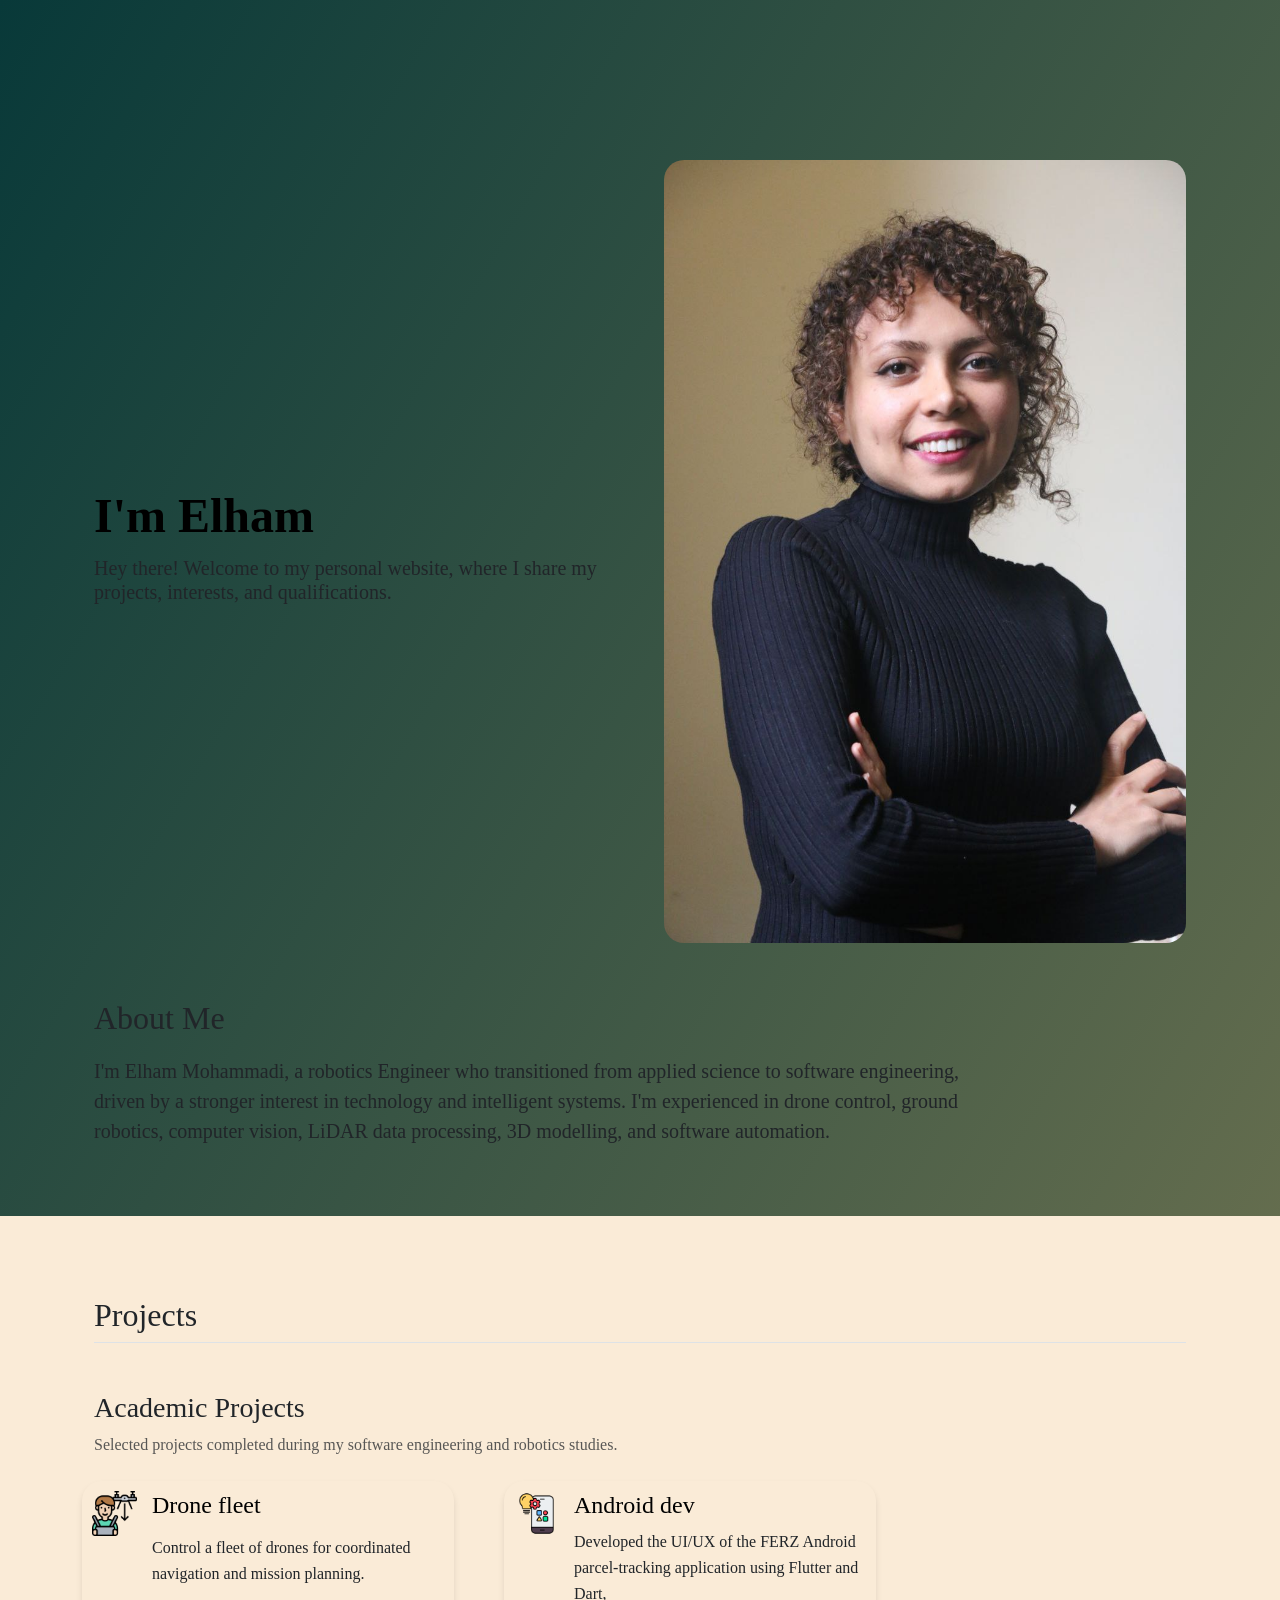
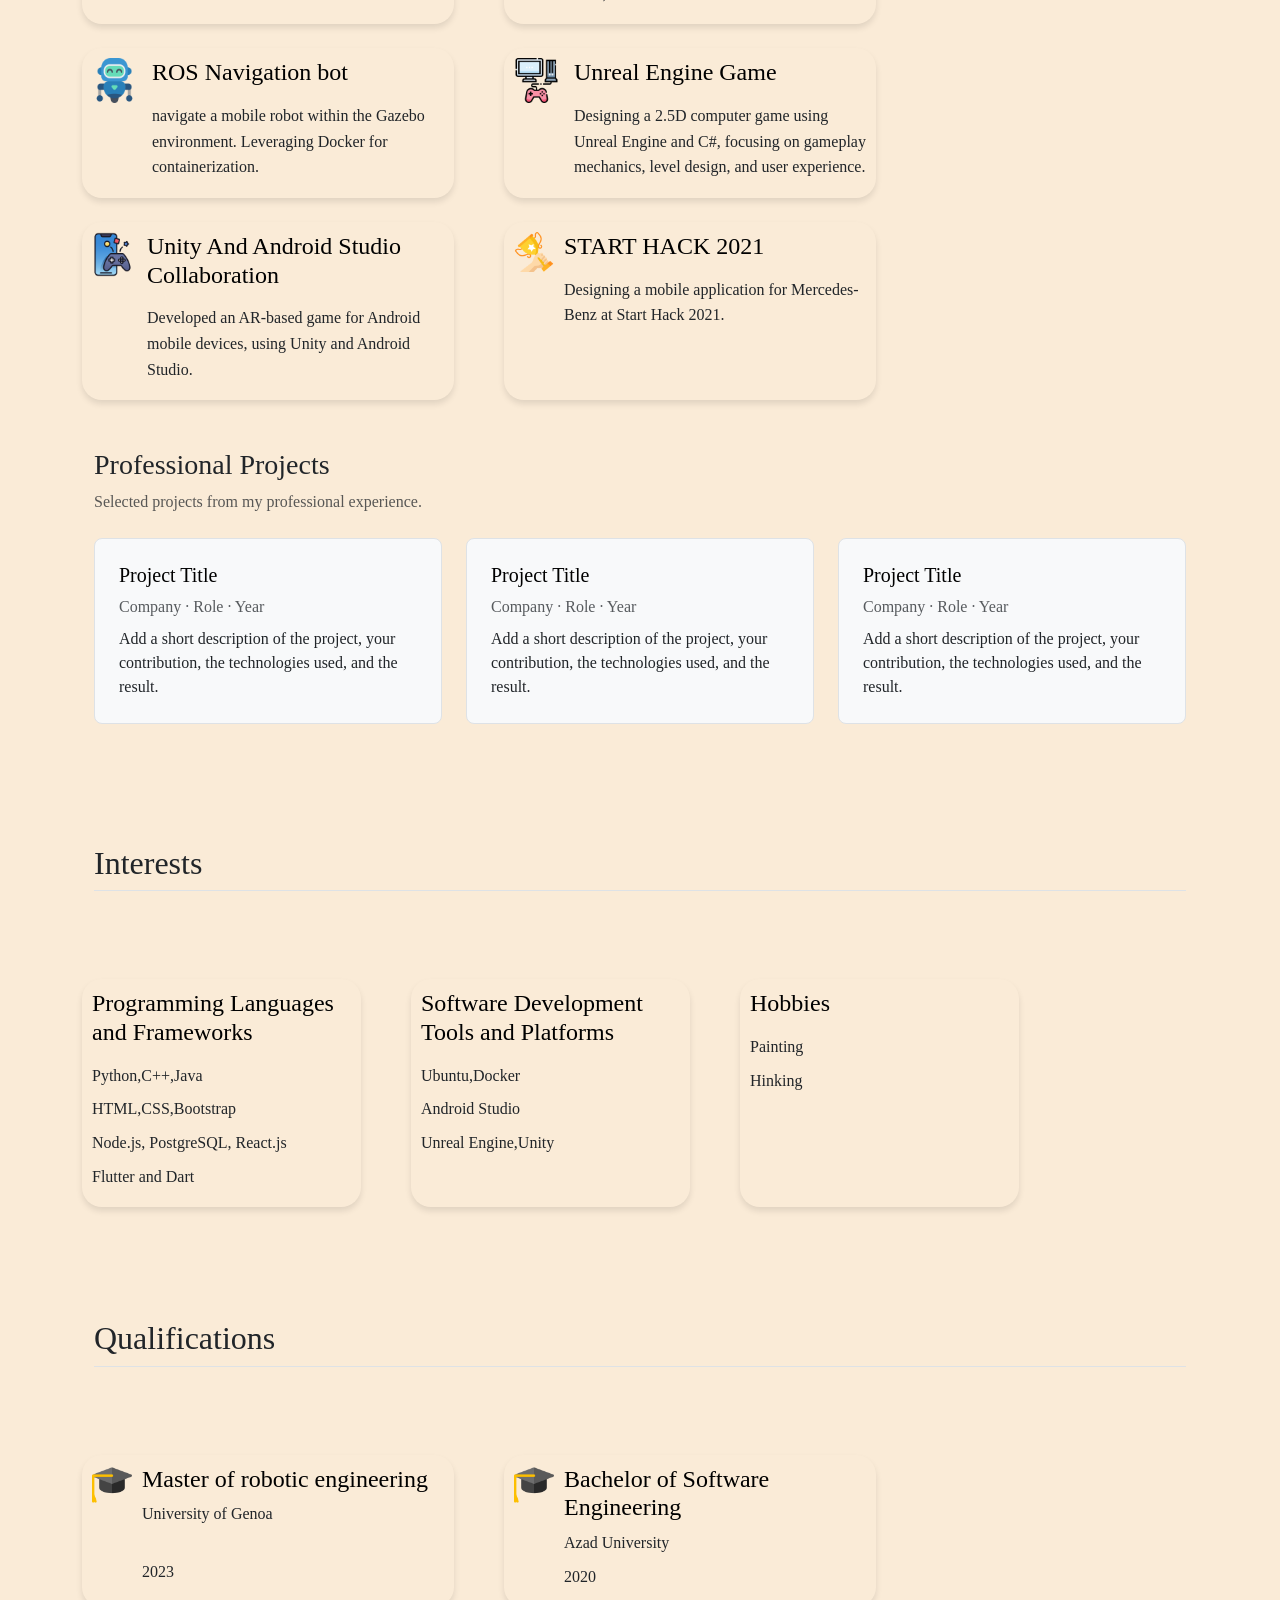
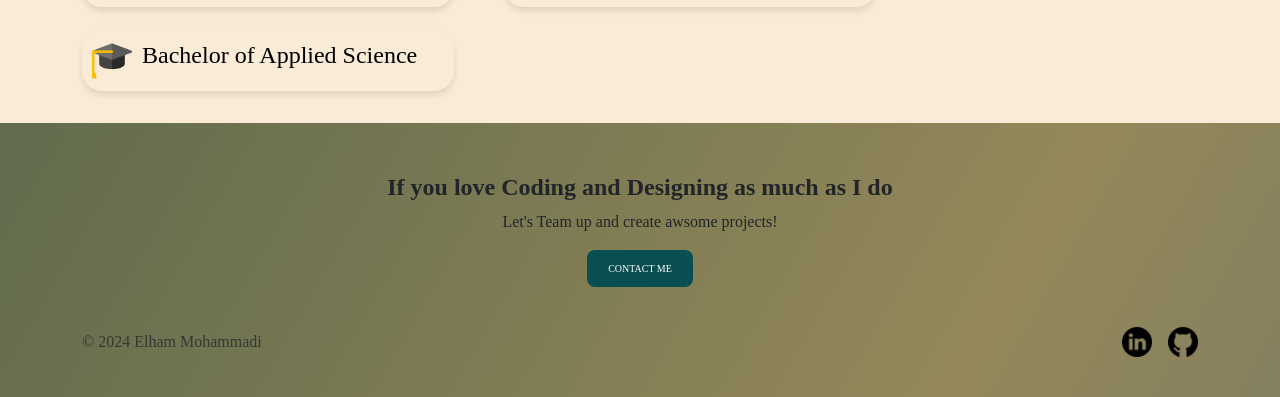
==== index2.html @ 1ad68a29 "adding professional project" ====
<!DOCTYPE html>
<html lang="en">
  <head>
    <meta charset="UTF-8" />
    <meta name="viewport" content="width=device-width, initial-scale=1.0" />
    <title>Elham personal website</title>
    <link
      href="https://cdn.jsdelivr.net/npm/bootstrap@5.3.3/dist/css/bootstrap.min.css"
      rel="stylesheet"
      integrity="sha384-QWTKZyjpPEjISv5WaRU9OFeRpok6YctnYmDr5pNlyT2bRjXh0JMhjY6hW+ALEwIH"
      crossorigin="anonymous"
    />
    <link href="style.css" rel="stylesheet" />
  </head>

  <body class="gradient-background">
    <section id="title">
      <div class="container col-xxl-8 px-4 py-5" style="margin-bottom: 0">
        <div class="row flex-lg-row-reverse align-items-center g-5 py-5">
          <div class="col-10 col-sm-8 col-lg-6">
            <img
              src="./assets/cv-pic.jpg"
              class="d-block mx-lg-auto img-fluid"
              alt="Bootstrap Themes"
              width="700"
              height="500"
              loading="lazy"
              style="border-radius: 20px"
            />
          </div>
          <div class="col-lg-6">
            <h1 class="display-5 fw-bold text-body-emphasis lh-1 mb-3">
              I'm Elham
            </h1>
            <h2 class="lead">
              Hey there! Welcome to my personal website, where I share my
              projects, interests, and qualifications.
            </h2>
          </div>
        </div>
      </div>
    </section>

    <section id="about-me">
      <div class="container px-4 my-4" style="padding-bottom: 30px">
        <h2 style="padding-bottom: 10px">About Me</h2>
        <div class="col-lg-6" id="paragraph">
          <p class="lead">
            I'm Elham Mohammadi, a robotics Engineer who transitioned from
            applied science to software engineering, driven by a stronger
            interest in technology and intelligent systems. I'm experienced in
            drone control, ground robotics, computer vision, LiDAR data
            processing, 3D modelling, and software automation.
          </p>
        </div>
      </div>
    </section>

    <section id="project" style="background-color: antiquewhite">
      <div class="container px-4 py-5" id="icon-grid">
        <h2 class="pb-2 border-bottom">Projects</h2>

        <h3 class="mt-5 mb-2">Academic Projects</h3>
        <p class="text-muted mb-0">
          Selected projects completed during my software engineering and
          robotics studies.
        </p>

        <div class="row row-cols-1 row-cols-sm-2 row-cols-md-3 g-4 py-4">
          <div class="col d-flex align-items-start items">
            <img
              src="./assets/level.png"
              width="45"
              style="margin-right: 15px"
            />
            <div>
              <h3 class="fs-4 text-body-emphasis">Drone fleet</h3>
              <p>
                Control a fleet of drones for coordinated navigation and mission
                planning.
              </p>
            </div>
          </div>
          <div class="col d-flex align-items-start items">
            <img
              src="./assets/app-development.png"
              width="45"
              style="margin-right: 15px"
            />
            <div>
              <h3 class="fs-4 text-body-emphasis" style="margin-bottom: 10px">
                Android dev
              </h3>
              <p>
                Developed the UI/UX of the FERZ Android parcel-tracking
                application using Flutter and Dart,
              </p>
            </div>
          </div>
          <div class="col d-flex align-items-start items">
            <img
              src="./assets/robot.png"
              width="45"
              style="margin-right: 15px"
            />
            <div>
              <h3 class="fs-4 text-body-emphasis">ROS Navigation bot</h3>
              <p>
                navigate a mobile robot within the Gazebo environment.
                Leveraging Docker for containerization.
              </p>
            </div>
          </div>
          <div class="col d-flex align-items-start items">
            <img
              src="./assets/playing-videogames.png"
              width="45"
              style="margin-right: 15px"
            />
            <div>
              <h3 class="fs-4 text-body-emphasis">Unreal Engine Game</h3>
              <p>
                Designing a 2.5D computer game using Unreal Engine and C#,
                focusing on gameplay mechanics, level design, and user
                experience.
              </p>
            </div>
          </div>
          <div class="col d-flex align-items-start items">
            <img
              src="./assets/mobile-game.png"
              width="45"
              style="margin-right: 10px"
            />
            <div>
              <h3 class="fs-4 text-body-emphasis">
                Unity And Android Studio Collaboration
              </h3>
              <p>
                Developed an AR-based game for Android mobile devices, using
                Unity and Android Studio.
              </p>
            </div>
          </div>
          <div class="col d-flex align-items-start items">
            <img
              src="./assets/trophy.png"
              width="40"
              style="margin-right: 10px"
            />
            <div>
              <h3 class="fs-4 text-body-emphasis">START HACK 2021</h3>

              <p>
                Designing a mobile application for Mercedes-Benz at Start Hack
                2021.
              </p>
            </div>
          </div>
        </div>

        <h3 class="mt-4 mb-2">Professional Projects</h3>
        <p class="text-muted mb-0">
          Selected projects from my professional experience.
        </p>

        <div class="row row-cols-1 row-cols-md-3 g-4 py-4">
          <div class="col">
            <article class="h-100 p-4 border rounded-3 bg-light">
              <h4 class="fs-5 text-body-emphasis">Project Title</h4>
              <p class="mb-2 text-muted">Company · Role · Year</p>
              <p class="mb-0">
                Add a short description of the project, your contribution, the
                technologies used, and the result.
              </p>
            </article>
          </div>

          <div class="col">
            <article class="h-100 p-4 border rounded-3 bg-light">
              <h4 class="fs-5 text-body-emphasis">Project Title</h4>
              <p class="mb-2 text-muted">Company · Role · Year</p>
              <p class="mb-0">
                Add a short description of the project, your contribution, the
                technologies used, and the result.
              </p>
            </article>
          </div>

          <div class="col">
            <article class="h-100 p-4 border rounded-3 bg-light">
              <h4 class="fs-5 text-body-emphasis">Project Title</h4>
              <p class="mb-2 text-muted">Company · Role · Year</p>
              <p class="mb-0">
                Add a short description of the project, your contribution, the
                technologies used, and the result.
              </p>
            </article>
          </div>
        </div>
      </div>
    </section>

    <section id="interests" style="background-color: antiquewhite">
      <div class="container px-4 py-5" id="icon-grid">
        <h2 class="pb-2 border-bottom">Interests</h2>

        <div
          class="row row-cols-1 row-cols-sm-2 row-cols-md-3 row-cols-lg-4 g-4 py-5"
        >
          <div class="col d-flex align-items-start items">
            <div>
              <h3 class="fs-4 text-body-emphasis">
                Programming Languages and Frameworks
              </h3>
              <div class="col"></div>
              <p>Python,C++,Java</p>
              <p>HTML,CSS,Bootstrap</p>
              <p>Node.js, PostgreSQL, React.js</p>
              <p>Flutter and Dart</p>
            </div>
          </div>

          <div class="col d-flex align-items-start items">
            <div>
              <h3 class="fs-4 text-body-emphasis">
                Software Development Tools and Platforms
              </h3>
              <p>Ubuntu,Docker</p>
              <p>Android Studio</p>
              <p>Unreal Engine,Unity</p>
            </div>
          </div>
          <div class="col d-flex align-items-start items">
            <div>
              <h3 class="fs-4 text-body-emphasis">Hobbies</h3>
              <p>Painting</p>
              <p>Hinking</p>
            </div>
          </div>
        </div>
      </div>
    </section>

    <section id="education" style="background-color: antiquewhite">
      <div class="container px-4 py-5" id="hanging-icons">
        <h2 class="pb-2 border-bottom">Qualifications</h2>
        <div class="row g-4 py-5 row-cols-1 row-cols-lg-3">
          <div class="col d-flex align-items-start items">
            <div>
              <img
                src="assets/graduation-hat.png"
                width="40"
                height="40"
                style="margin-right: 10px"
              />
            </div>
            <div>
              <h4 class="text-body-emphasis">Master of robotic engineering</h4>
              <p>University of Genoa</p>
              <br />
              <p>2023</p>
            </div>
          </div>
          <div class="col d-flex align-items-start items">
            <div>
              <img
                src="assets/graduation-hat.png"
                width="40"
                height="40"
                style="margin-right: 10px"
              />
            </div>
            <div>
              <h4 class="text-body-emphasis">
                Bachelor of Software Engineering
              </h4>
              <p>Azad University</p>

              <p>2020</p>
            </div>
          </div>
          <div class="col d-flex align-items-start items">
            <div>
              <img
                src="assets/graduation-hat.png"
                width="40"
                height="40"
                style="margin-right: 10px"
              />
            </div>
            <div>
              <h4 class="text-body-emphasis">Bachelor of Applied Science</h4>
            </div>
          </div>
        </div>
      </div>
    </section>

    <section id="footer">
      <div class="container contact-me">
        <!-- <h3 style="margin-top: 30px;">Get In Touch</h3> -->
        <h4 id="motiv">If you love Coding and Designing as much as I do</h4>

        <p class="contact-message">Let's Team up and create awsome projects!</p>
        <a class="btn" href="mailto:elhmohamadii@gmail.com">CONTACT ME</a>
      </div>
      <div class="container">
        <footer
          class="d-flex flex-wrap justify-content-between align-items-center py-3 my-4"
        >
          <div class="col-md-4 d-flex align-items-center">
            <span class="mb-3 mb-md-0 text-body-secondary"
              >© 2024 Elham Mohammadi</span
            >
          </div>

          <ul class="nav col-md-4 justify-content-end list-unstyled d-flex">
            <li class="ms-3">
              <a
                class="text-body-secondary"
                href="https://www.linkedin.com/in/elham-mohammadi-53a779207/"
                ><img src="./assets/linkedin.png" width="30" height="30"
              /></a>
            </li>
            <li class="ms-3">
              <a
                class="text-body-secondary"
                href="https://www.github.com/elh4m?tab=repositories"
                ><img src="./assets/github.png" width="30" height="30"
              /></a>
            </li>
          </ul>
        </footer>
      </div>
    </section>

    <script
      src="https://cdn.jsdelivr.net/npm/bootstrap@5.3.3/dist/js/bootstrap.bundle.min.js"
      integrity="sha384-YvpcrYf0tY3lHB60NNkmXc5s9fDVZLESaAA55NDzOxhy9GkcIdslK1eN7N6jIeHz"
      crossorigin="anonymous"
    ></script>
  </body>
</html>
---- style.css ----
.container {
  font-family: "Merriweather", serif;
}
#about-me {
  text-align: left;
}
#paragraph {
  width: 80%;
}
.gradient-background {
  background: linear-gradient(300deg, #093f91, #948859, #083939);
  background-size: 180% 180%;
  animation: gradient-animation 18s ease infinite;
}
/* .gradient-background-1{
  background: linear-gradient(300deg, #093f91, #948859, #35bbbb);
  background-size: 180% 180%;
  animation: gradient-animation 18s ease infinite;
} */

@keyframes gradient-animation {
  0% {
    background-position: 0% 50%;
  }
  50% {
    background-position: 100% 50%;
  }
  100% {
    background-position: 0% 50%;
  }
}

.items {
  margin-right: 50px;
}
.items h3 {
  margin-bottom: 10px;
}
.py-5 {
  padding-top: 5rem !important;
  padding-bottom: 1rem !important;
}
.contact-me {
  text-align: center;
  margin-top: 50px;
}
.btn {
  background: #094e50;

  -webkit-border-radius: 8;
  -moz-border-radius: 8;
  border-radius: 8px;
  font-family: "Merriweather", serif;
  color: #ffffff;
  font-size: 10px;
  font-weight: 200;
  padding: 10px 20px 10px 20px;
  text-decoration: none;
}

.btn:hover {
  background: #1b5d9b;

  text-decoration: none;
}
#motiv {
  font-weight: 700;
}
.skills {
  background-color: antiquewhite;
}
.py-5 {
  /* padding-top: 3rem!important; */
  padding-bottom: 1rem !important;
}
mb-3 {
  margin-bottom: 1rem !important;
  justify-content: space-around;
}

@keyframes itemFadeIn {
  from {
    opacity: 0;
    transform: translateY(20px);
  }
  to {
    opacity: 1;
    transform: translateY(0);
  }
}

.items {
  animation: itemFadeIn 0.5s ease-out forwards;
  opacity: 0; /* Start with items invisible */
}

/* Animation delay for each column */
.items:nth-child(1) {
  animation-delay: 0.2s;
}
.items:nth-child(2) {
  animation-delay: 0.4s;
}
.items:nth-child(3) {
  animation-delay: 0.6s;
}
.items:nth-child(4) {
  animation-delay: 0.8s;
}

.items:hover {
  transform: translateY(-5px); /* Slight lift effect on hover */
  box-shadow: 0 10px 20px rgba(9, 9, 9, 0.2); /* Soft shadow for depth */
  transform: translateY(-5px);

  /* Ensure border-radius is consistent to maintain the rounded corners */
  border-radius: 20px;
}

.items h3 {
  font-size: 1.5rem; /* Adjust the font size */
  margin-bottom: 1rem; /* Provide more space below the headings */
  transition: color 0.3s ease; /* Smooth transition for color changes */
}

.items p {
  line-height: 1.6; /* Improve readability */
  margin-bottom: 0.5rem; /* Adjust spacing between paragraphs */
}

.items {
  /* border: solid 4px transparent; */
  padding: 10px;
  border-radius: 10px;
  background-origin: border-box;
  background-clip: content-box, border-box;
  border-image-slice: 1;
  border-image-source: linear-gradient(to right, #9ba713, #083939);
  border-radius: 20px; /* Apply rounded corners */
  /* Keep other properties as they are */
  margin-right: 50px;
  transition: all 0.3s ease; /* Smooth transition for hover effects */
  box-shadow: 0 4px 6px rgba(8, 6, 6, 0.1);
}

.interest-icon {
  display: inline-block;
  animation: rotateIcon 2s linear infinite;
}

@keyframes gradient-animation {
  0% {
    background-position: 0% 50%;
  }
  50% {
    background-position: 100% 50%;
  }
  100% {
    background-position: 0% 50%;
  }
}

.scroll-text {
  overflow: hidden;
  position: relative;
}

.scroll-text p {
  position: absolute;
  white-space: nowrap;
  animation: scrollText 10s linear infinite;
}

@keyframes scrollText {
  from {
    transform: translateX(100%);
  }
  to {
    transform: translateX(-100%);
  }
}
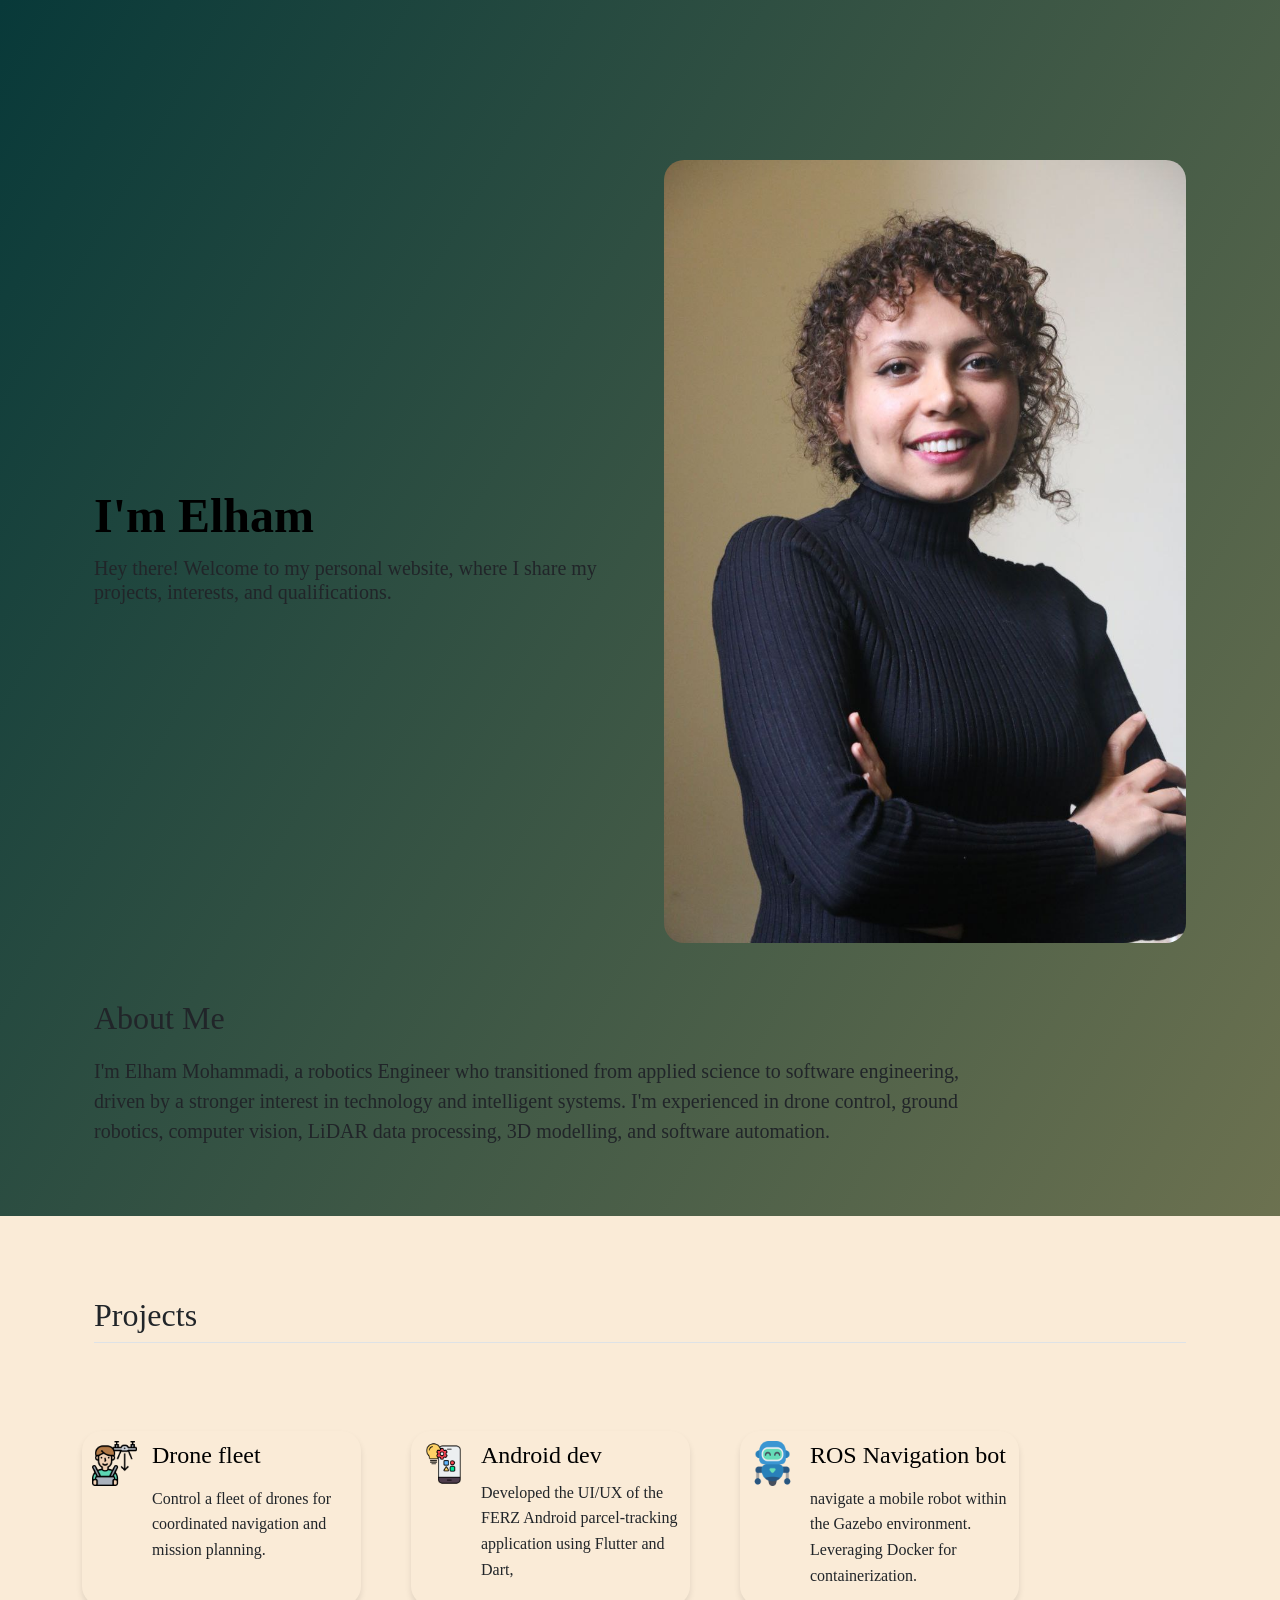
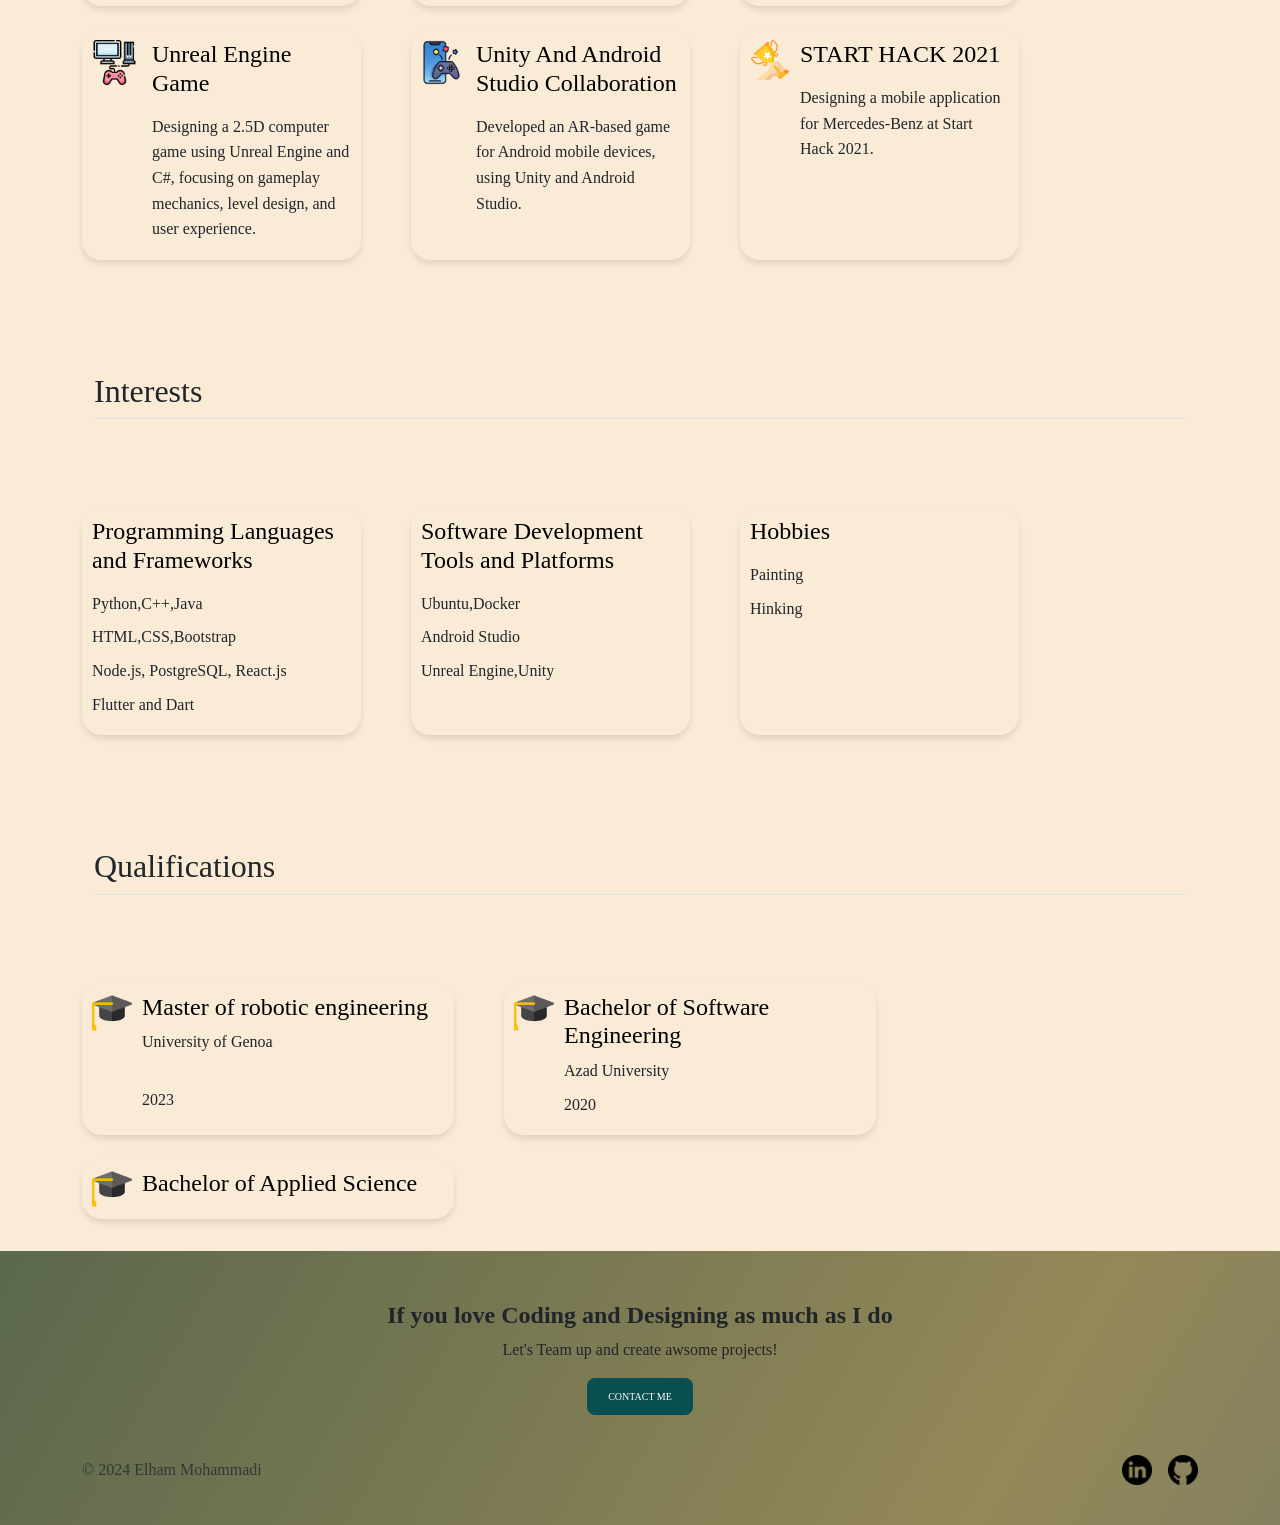
==== commit babbb0d1: "new" ====
--- a/index2.html
+++ b/index2.html
@@ -60,13 +60,9 @@
       <div class="container px-4 py-5" id="icon-grid">
         <h2 class="pb-2 border-bottom">Projects</h2>
 
-        <h3 class="mt-5 mb-2">Academic Projects</h3>
-        <p class="text-muted mb-0">
-          Selected projects completed during my software engineering and
-          robotics studies.
-        </p>
-
-        <div class="row row-cols-1 row-cols-sm-2 row-cols-md-3 g-4 py-4">
+        <div
+          class="row row-cols-1 row-cols-sm-2 row-cols-md-3 row-cols-lg-4 g-4 py-5"
+        >
           <div class="col d-flex align-items-start items">
             <img
               src="./assets/level.png"
@@ -156,46 +152,6 @@
                 2021.
               </p>
             </div>
-          </div>
-        </div>
-
-        <h3 class="mt-4 mb-2">Professional Projects</h3>
-        <p class="text-muted mb-0">
-          Selected projects from my professional experience.
-        </p>
-
-        <div class="row row-cols-1 row-cols-md-3 g-4 py-4">
-          <div class="col">
-            <article class="h-100 p-4 border rounded-3 bg-light">
-              <h4 class="fs-5 text-body-emphasis">Project Title</h4>
-              <p class="mb-2 text-muted">Company · Role · Year</p>
-              <p class="mb-0">
-                Add a short description of the project, your contribution, the
-                technologies used, and the result.
-              </p>
-            </article>
-          </div>
-
-          <div class="col">
-            <article class="h-100 p-4 border rounded-3 bg-light">
-              <h4 class="fs-5 text-body-emphasis">Project Title</h4>
-              <p class="mb-2 text-muted">Company · Role · Year</p>
-              <p class="mb-0">
-                Add a short description of the project, your contribution, the
-                technologies used, and the result.
-              </p>
-            </article>
-          </div>
-
-          <div class="col">
-            <article class="h-100 p-4 border rounded-3 bg-light">
-              <h4 class="fs-5 text-body-emphasis">Project Title</h4>
-              <p class="mb-2 text-muted">Company · Role · Year</p>
-              <p class="mb-0">
-                Add a short description of the project, your contribution, the
-                technologies used, and the result.
-              </p>
-            </article>
           </div>
         </div>
       </div>
